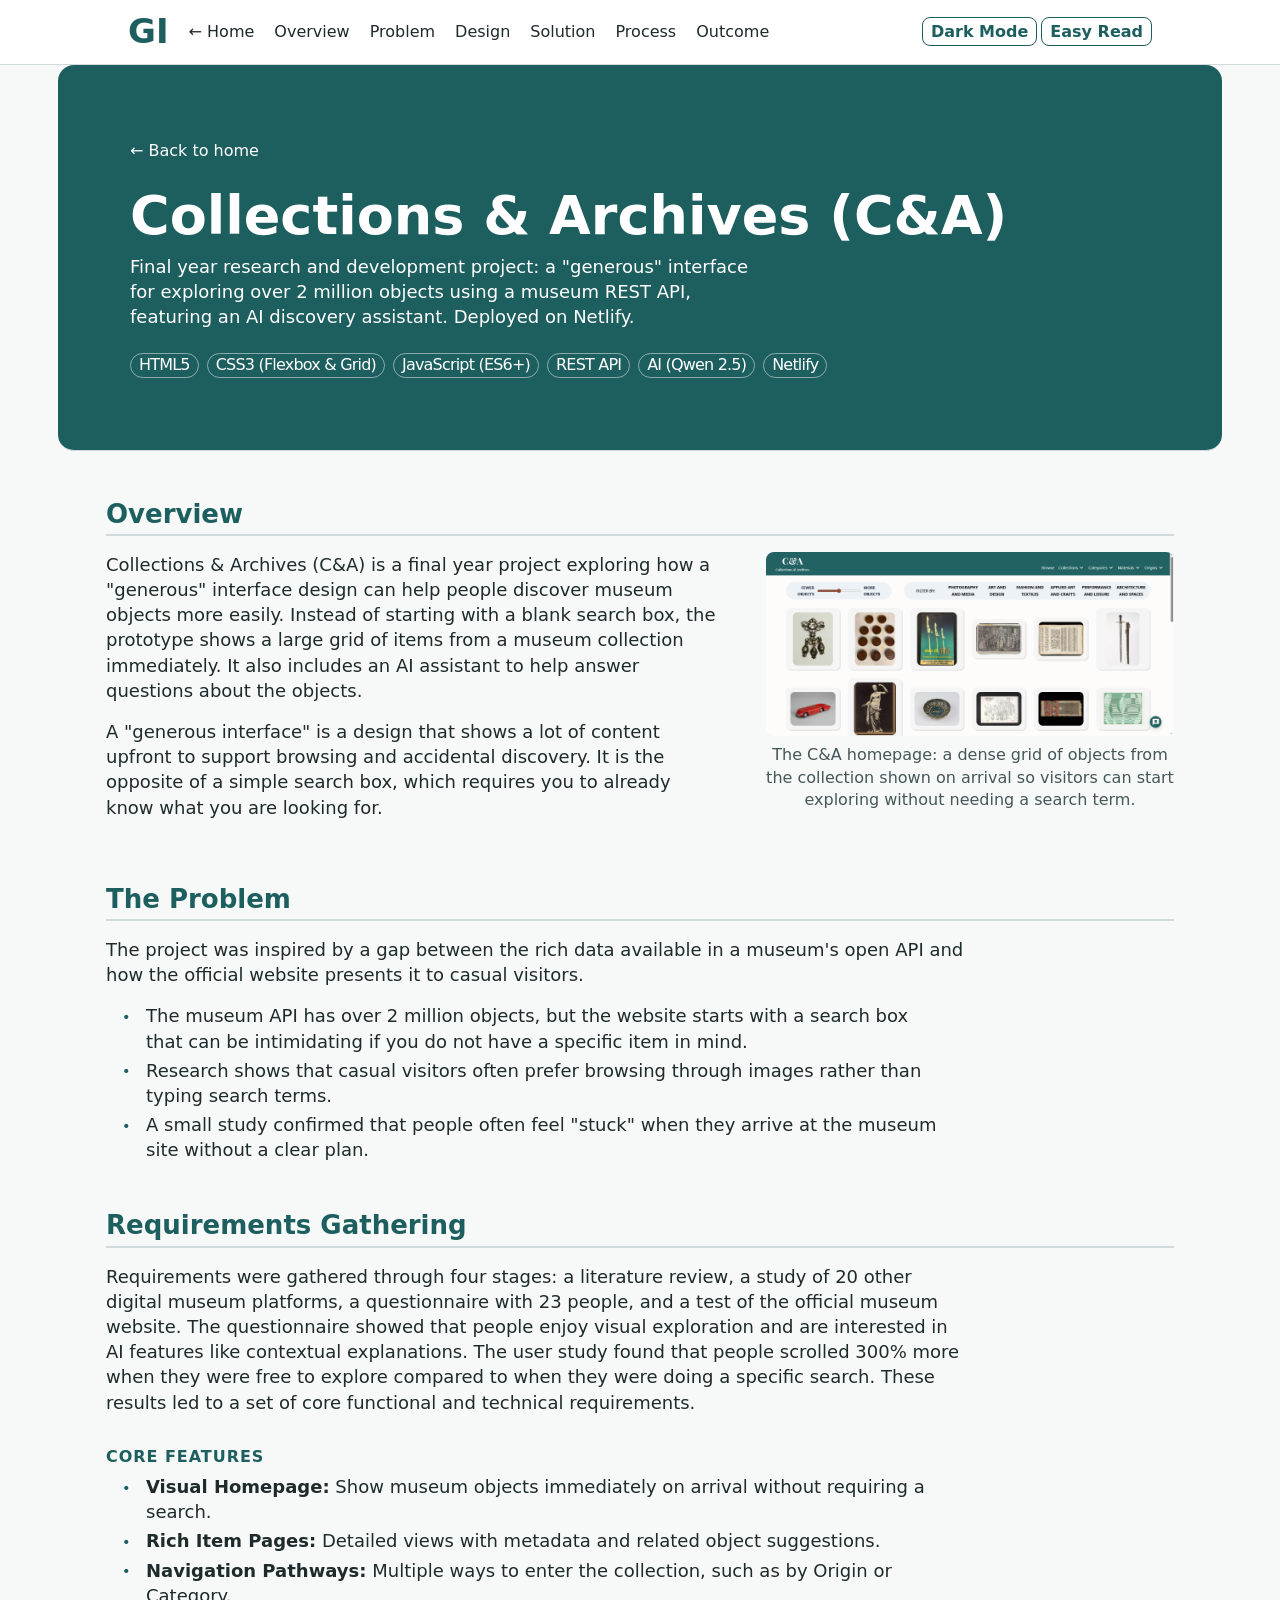
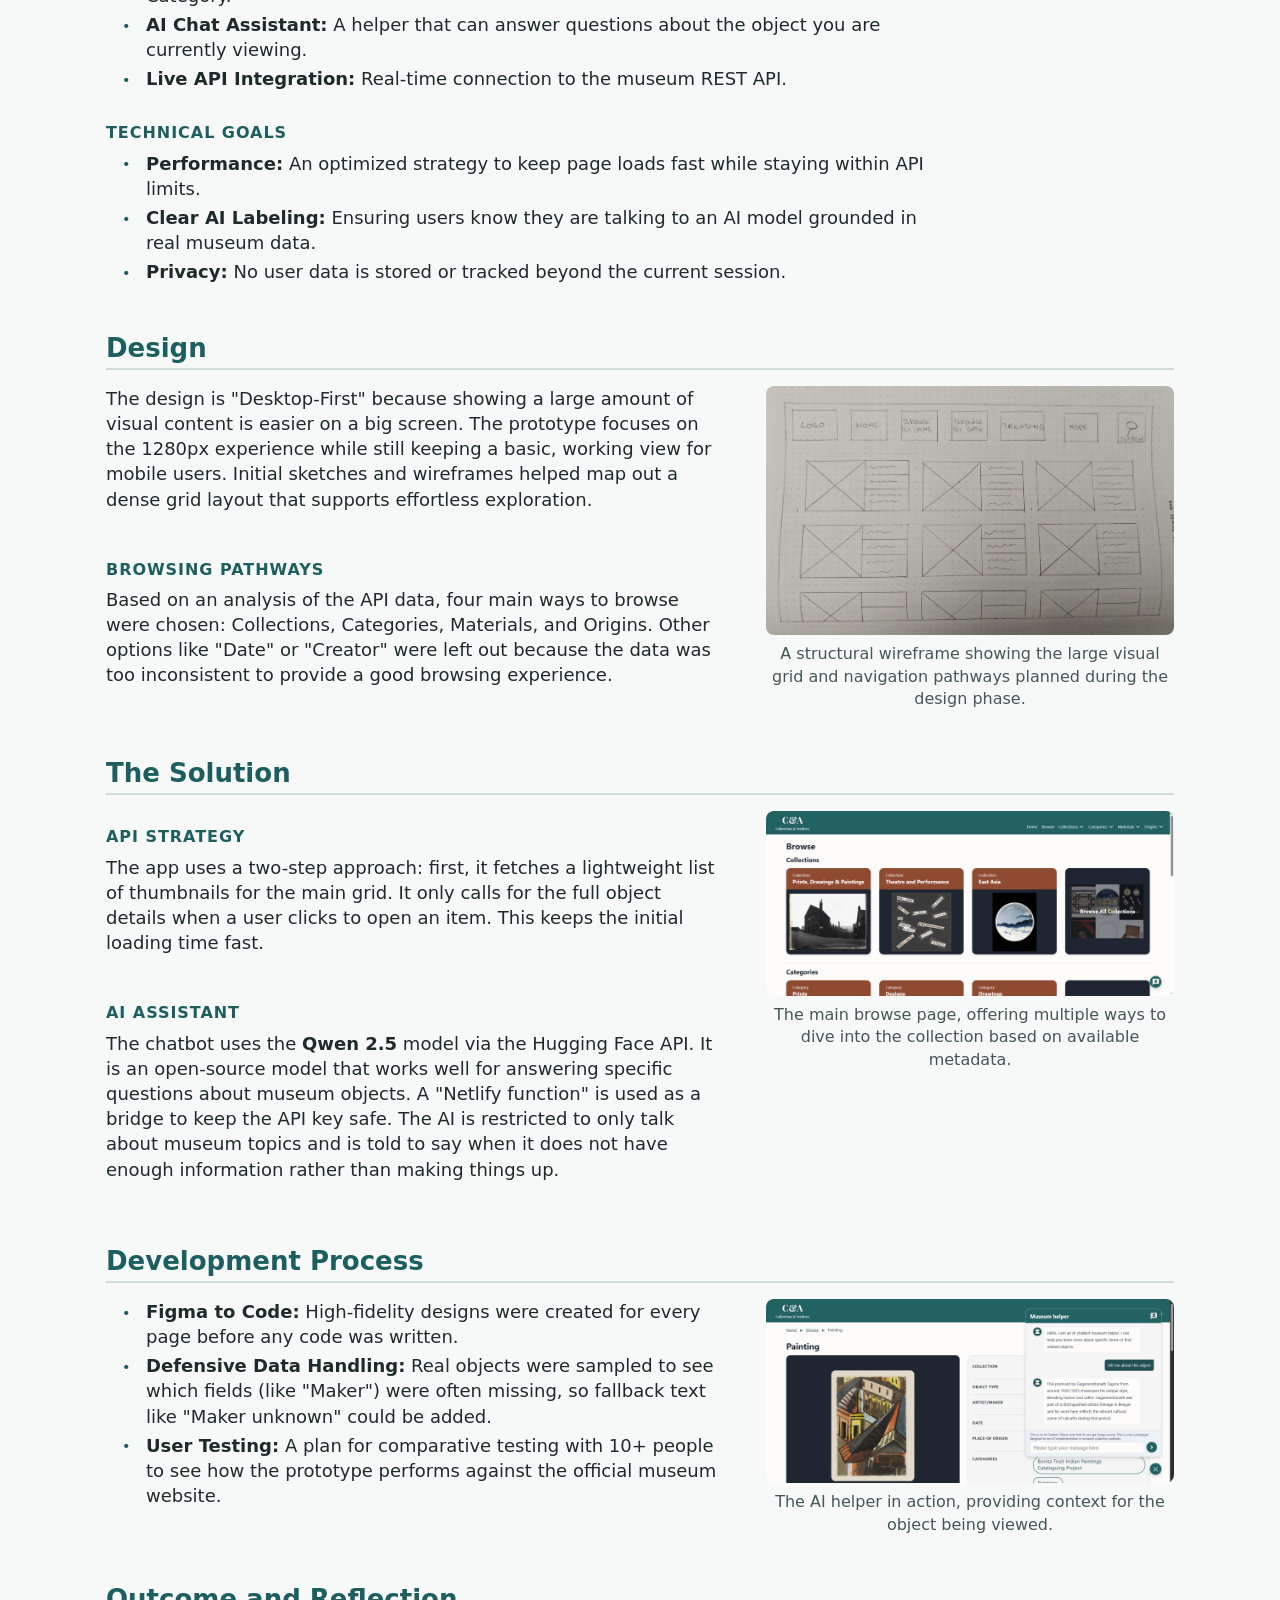
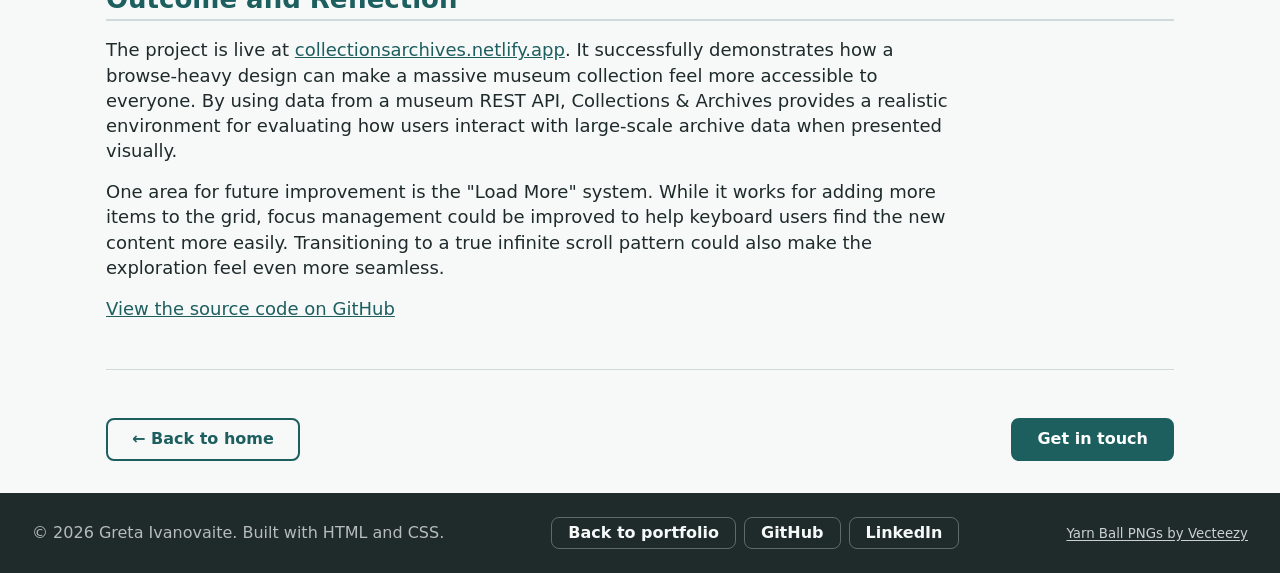
==== projects/ca-interface.html @ 0d908c9d "Renamed the museum interface file, amended information for the portfolio tasks; added information to" ====
<!DOCTYPE html>
<html lang="en">
<head>
    <meta charset="UTF-8">
    <meta name="viewport" content="width=device-width, initial-scale=1.0">
    <meta name="description" content="Case study: Collections & Archives (C&A), a generous interface utilizing the V&A Collections API with an AI-powered museum helper. Final year research and development project by Greta Ivanovaite.">
    <title>Collections & Archives (C&A), Greta Ivanovaite</title>
    <link rel="stylesheet" href="../css/styles.css">
    <link rel="stylesheet" href="../css/layout.css">
    <link rel="stylesheet" href="../css/case-study.css">
    <script src="../js/toggles.js"></script>
</head>
<body>
    <a class="skip-link" href="#main">Skip to main content</a>
    <header>
        <nav aria-label="Main navigation">
            <a href="../index.html" aria-label="Greta Ivanovaite, back to portfolio">GI</a>
            <ul role="list">
                <li><a href="../index.html#projects">← Home</a></li>
                <li><a href="#overview-heading">Overview</a></li>
                <li><a href="#problem-heading">Problem</a></li>
                <li><a href="#design-heading">Design</a></li>
                <li><a href="#solution-heading">Solution</a></li>
                <li><a href="#process-heading">Process</a></li>
                <li><a href="#outcome-heading">Outcome</a></li>
            </ul>

            <button
                id="btn-dark-mode"
                aria-pressed="false"
                aria-label="Toggle dark mode"
                onclick="darkMode()">
                Dark Mode
            </button>

            <button
                id="btn-easy-read"
                aria-pressed="false"
                aria-label="Toggle easy read mode"
                onclick="accessibilityMode()">
                Easy Read
            </button>
        </nav>
    </header>

    <main id="main">
        <article aria-labelledby="case-study-heading">
            <header>
                <a href="../index.html#projects">← Back to home</a>
                <h1 id="case-study-heading">Collections & Archives (C&A)</h1>
                <p>Final year research and development project: a "generous" interface for exploring over 2 million objects using a museum REST API, featuring an AI discovery assistant. Deployed on Netlify.</p>
                <ul role="list" aria-label="Technologies used">
                    <li>HTML5</li>
                    <li>CSS3 (Flexbox & Grid)</li>
                    <li>JavaScript (ES6+)</li>
                    <li>REST API</li>
                    <li>AI (Qwen 2.5)</li>
                    <li>Netlify</li>
                </ul>
            </header>

            <section aria-labelledby="overview-heading">
                <h2 id="overview-heading">Overview</h2>
                <p>Collections & Archives (C&A) is a final year project exploring how a "generous" interface design can help people discover museum objects more easily. Instead of starting with a blank search box, the prototype shows a large grid of items from a museum collection immediately. It also includes an AI assistant to help answer questions about the objects.</p>
                <p>A "generous interface" is a design that shows a lot of content upfront to support browsing and accidental discovery. It is the opposite of a simple search box, which requires you to already know what you are looking for.</p>
                <figure>
                    <img src="../images/CA_desktop_homepage.png" alt="C&A homepage showing a large grid of museum objects displayed immediately on arrival, with browsing pathway navigation">
                    <figcaption>The C&A homepage: a dense grid of objects from the collection shown on arrival so visitors can start exploring without needing a search term.</figcaption>
                </figure>
            </section>

            <section aria-labelledby="problem-heading">
                <h2 id="problem-heading">The Problem</h2>
                <p>The project was inspired by a gap between the rich data available in a museum's open API and how the official website presents it to casual visitors.</p>
                <ul role="list">
                    <li>The museum API has over 2 million objects, but the website starts with a search box that can be intimidating if you do not have a specific item in mind.</li>
                    <li>Research shows that casual visitors often prefer browsing through images rather than typing search terms.</li>
                    <li>A small study confirmed that people often feel "stuck" when they arrive at the museum site without a clear plan.</li>
                </ul>
            </section>

            <section aria-labelledby="requirements-heading">
                <h2 id="requirements-heading">Requirements Gathering</h2>
                <p>Requirements were gathered through four stages: a literature review, a study of 20 other digital museum platforms, a questionnaire with 23 people, and a test of the official museum website. The questionnaire showed that people enjoy visual exploration and are interested in AI features like contextual explanations. The user study found that people scrolled 300% more when they were free to explore compared to when they were doing a specific search. These results led to a set of core functional and technical requirements.</p>

                <h3>Core Features</h3>
                <ul role="list">
                    <li><strong>Visual Homepage:</strong> Show museum objects immediately on arrival without requiring a search.</li>
                    <li><strong>Rich Item Pages:</strong> Detailed views with metadata and related object suggestions.</li>
                    <li><strong>Navigation Pathways:</strong> Multiple ways to enter the collection, such as by Origin or Category.</li>
                    <li><strong>AI Chat Assistant:</strong> A helper that can answer questions about the object you are currently viewing.</li>
                    <li><strong>Live API Integration:</strong> Real-time connection to the museum REST API.</li>
                </ul>

                <h3>Technical Goals</h3>
                <ul role="list">
                    <li><strong>Performance:</strong> An optimized strategy to keep page loads fast while staying within API limits.</li>
                    <li><strong>Clear AI Labeling:</strong> Ensuring users know they are talking to an AI model grounded in real museum data.</li>
                    <li><strong>Privacy:</strong> No user data is stored or tracked beyond the current session.</li>
                </ul>
            </section>

            <section aria-labelledby="design-heading">
                <h2 id="design-heading">Design</h2>
                <p>The design is "Desktop-First" because showing a large amount of visual content is easier on a big screen. The prototype focuses on the 1280px experience while still keeping a basic, working view for mobile users. Initial sketches and wireframes helped map out a dense grid layout that supports effortless exploration.</p>
                <figure>
                    <img src="../images/homepage_desktop.jpg" alt="Hand-drawn structural wireframe of the Collections and Archives desktop homepage, showing a large visual grid layout with navigation and browsing pathways">
                    <figcaption>A structural wireframe showing the large visual grid and navigation pathways planned during the design phase.</figcaption>
                </figure>
                <h3>Browsing Pathways</h3>
                <p>Based on an analysis of the API data, four main ways to browse were chosen: Collections, Categories, Materials, and Origins. Other options like "Date" or "Creator" were left out because the data was too inconsistent to provide a good browsing experience.</p>
            </section>

            <section aria-labelledby="solution-heading">
                <h2 id="solution-heading">The Solution</h2>
                <h3>API Strategy</h3>
                <p>The app uses a two-step approach: first, it fetches a lightweight list of thumbnails for the main grid. It only calls for the full object details when a user clicks to open an item. This keeps the initial loading time fast.</p>

                <h3>AI Assistant</h3>
                <p>The chatbot uses the <strong>Qwen 2.5</strong> model via the Hugging Face API. It is an open-source model that works well for answering specific questions about museum objects. A "Netlify function" is used as a bridge to keep the API key safe. The AI is restricted to only talk about museum topics and is told to say when it does not have enough information rather than making things up.</p>
                <figure>
                    <img src="../images/CA_desktop_homepage_browse.png" alt="Collections & Archives browse page showing the four browsing pathways: Collections, Categories, Materials and Origins">
                    <figcaption>The main browse page, offering multiple ways to dive into the collection based on available metadata.</figcaption>
                </figure>
            </section>

            <section aria-labelledby="process-heading">
                <h2 id="process-heading">Development Process</h2>
                <ul role="list">
                    <li><strong>Figma to Code:</strong> High-fidelity designs were created for every page before any code was written.</li>
                    <li><strong>Defensive Data Handling:</strong> Real objects were sampled to see which fields (like "Maker") were often missing, so fallback text like "Maker unknown" could be added.</li>
                    <li><strong>User Testing:</strong> A plan for comparative testing with 10+ people to see how the prototype performs against the official museum website.</li>
                </ul>
                <figure>
                    <img src="../images/CA_desktop_details(with_chatbot).png" alt="Collections & Archives object detail page with the AI chatbot panel open, showing a conversation about a Gaganendranath Tagore postcard from 1920 to 1925">
                    <figcaption>The AI helper in action, providing context for the object being viewed.</figcaption>
                </figure>
            </section>

            <section aria-labelledby="outcome-heading">
                <h2 id="outcome-heading">Outcome and Reflection</h2>
                <p>The project is live at <a href="https://collectionsarchives.netlify.app/" target="_blank" rel="noopener noreferrer">collectionsarchives.netlify.app</a>. It successfully demonstrates how a browse-heavy design can make a massive museum collection feel more accessible to everyone. By using data from a museum REST API, Collections & Archives provides a realistic environment for evaluating how users interact with large-scale archive data when presented visually.</p>
                <p>One area for future improvement is the "Load More" system. While it works for adding more items to the grid, focus management could be improved to help keyboard users find the new content more easily. Transitioning to a true infinite scroll pattern could also make the exploration feel even more seamless.</p>
                <p><a href="https://github.com/GretaIvanovaite/V-A_Museum_Collections_API_build" target="_blank" rel="noopener noreferrer">View the source code on GitHub</a></p>
            </section>

            <footer>
                <a href="../index.html#projects">← Back to home</a>
                <a href="../index.html#contact">Get in touch</a>
            </footer>
        </article>
    </main>

    <footer>
        <p>&copy; 2026 Greta Ivanovaite. Built with HTML and CSS.</p>
        <nav aria-label="Footer navigation">
            <a href="../index.html">Back to portfolio</a>
            <a href="https://github.com/GretaIvanovaite" target="_blank" rel="noopener noreferrer" aria-label="Greta's GitHub profile (opens in new tab)">GitHub</a>
            <a href="https://linkedin.com/in/greta-ivanovaite" target="_blank" rel="noopener noreferrer" aria-label="Greta's LinkedIn profile (opens in new tab)">LinkedIn</a>
        </nav>
        <p><small><a href="https://www.vecteezy.com/free-png/yarn-ball" target="_blank" rel="noopener noreferrer">Yarn Ball PNGs by Vecteezy</a></small></p>
    </footer>
</body>
</html>
---- css/styles.css ----
:root {
    --color-primary: #1d5e5f;
    --color-primary-light: #4A8A8A;
    --color-cream: #F7F9F9;
    --color-charcoal: #1F2A2A;
    --color-beige: #E8D8C3;
    --color-rose: #D6A5A5;
    --color-sage: #A8C3A0;
    --color-accent: #D35400;

    --color-bg: var(--color-cream);
    --color-text: var(--color-charcoal);
    --color-text-muted: #465656;
    --color-border: #D0DADA;
    --color-surface: #FFFFFF;

    --font-family: system-ui, -apple-system, BlinkMacSystemFont,
                   'Segoe UI', Roboto, Oxygen, Ubuntu,
                   Cantarell, sans-serif;
    --font-size-xs: 0.75rem;
    --font-size-sm: 1rem;
    --font-size-base: 1.125rem;
    --font-size-lg: 1.25rem;
    --font-size-xl: 1.625rem;
    --font-size-2xl: 2.125rem;
    --font-size-3xl: 2.625rem;
    --font-size-4xl: 3.375rem;
    --line-height-base: 1.4;
    --line-height-heading: 1.2;
    --font-weight-normal: 400;
    --font-weight-medium: 600;
    --font-weight-bold: 800;

    --smaller-letter-spacing: -0.05rem;

    --space-xs: 0.25rem;
    --space-sm: 0.5rem;
    --space-md: 1rem;
    --space-lg: 1.5rem;
    --space-xl: 2rem;
    --space-2xl: 3rem;
    --space-3xl: 4.5rem;
    --space-4xl: 6rem;

    --max-width: 1200px;
    --border-radius-sm: 4px;
    --border-radius-md: 8px;
    --border-radius-lg: 16px;
    --border-radius-pill: 999px;

    --transition-fast: 150ms ease;
    --transition-base: 300ms ease;
    --transition-slow: 500ms ease;

    --focus-color: var(--color-primary);
    --focus-width: 3px;
    --focus-offset: 3px;
}

.dark-mode {
    --color-primary: #87c0c0;
    --color-primary-light: #a0d0d0;
    --color-bg: #121a1a;
    --color-surface: #1f2a2a;
    --color-text: #eef2f2;
    --color-text-muted: #b0c0c0;
    --color-border: #2d3d3d;
    --color-rose: #c88a8a;
    --color-beige: #343d33;
    --color-sage: #2a3d2a;
}

.dark-mode .yarn-path-container path {
    stroke: #e67e22;
}

.dark-mode #hero {
    background-color: #0e2e2e;
}

.dark-mode #hero h1,
.dark-mode #hero > p {
    color: var(--color-text);
}

.dark-mode #hero > a:first-of-type {
    background-color: var(--color-text);
    color: var(--color-bg);
    border-color: var(--color-text);
}

.dark-mode #hero > a:first-of-type:hover {
    background-color: transparent;
    color: var(--color-text);
    border-color: var(--color-text);
}

.dark-mode #hero > a:last-of-type {
    border-color: rgba(238, 242, 242, 0.5);
    color: var(--color-text);
}

.dark-mode #hero > a:last-of-type:hover {
    background-color: var(--color-text);
    color: var(--color-bg);
    border-color: var(--color-text);
}

.dark-mode .yarn-ball img {
    filter: drop-shadow(2px 4px 10px rgba(0,0,0,0.5));
}

.dark-mode #projects article li {
    background-color: var(--color-border);
    color: var(--color-text);
}

.dark-mode #contact input,
.dark-mode #contact textarea {
    background: #162020;
    color: var(--color-text);
}

.accessibility-on {
    --font-size-xs: 0.875rem;
    --font-size-sm: 1.125rem;
    --font-size-base: 1.3rem;
    --font-size-lg: 1.5rem;
    --font-size-xl: 1.875rem;
    --font-size-2xl: 2.375rem;
    --font-size-3xl: 3rem;
    --line-height-base: 1.8;
    --smaller-letter-spacing: 0.02rem;
}

.accessibility-on .yarn-path-container path {
    stroke-width: 2px;
}

.accessibility-on .yarn-ball {filter: grayscale(100%);}

.accessibility-on p,
.accessibility-on li,
.accessibility-on label,
.accessibility-on span {
    letter-spacing: 0.03em;
    word-spacing: 0.1em;
}

.accessibility-on h1 {font-size: 2.625rem;}
.accessibility-on h2 {font-size: 2.125rem;}
.accessibility-on h3 {font-size: 1.625rem;}
.accessibility-on h4 {font-size: 1.25rem;}

.accessibility-on header nav > a {
    font-size: 2.125rem;
}

.accessibility-on header ul li,
.accessibility-on header nav button {
    font-size: var(--font-size-sm);
    letter-spacing: normal;
    word-spacing: normal;
}

header nav > button:hover {
    color: var(--color-primary-light);
    outline: none;
}

header nav > button:focus-visible {
    color: var(--color-primary);
}

header ul li a:hover {
    outline: none;
    color: var(--color-primary-light);
}

header ul li a:focus-visible {
    text-decoration: underline;
    color: var(--color-primary);
}

footer nav a {
    transition: color var(--transition-fast);
}

footer nav a:hover {
    color: var(--color-primary-light);
}

html {
    -webkit-text-size-adjust: none;
    text-size-adjust: none;
}

body {
    font-family: var(--font-family);
    font-size: var(--font-size-base);
    line-height: var(--line-height-base);
    color: var(--color-text);
    background-color: var(--color-bg);
    -webkit-font-smoothing: antialiased;
    transition: background-color var(--transition-base), color var(--transition-base);
}

input, button, textarea, select {
    font: inherit;
}

ol[role='list'] {
    list-style: none;
}

ul {
    list-style: none;
}

table {
    border-collapse: collapse;
}

h1, h2, h3, h4 {
    line-height: var(--line-height-heading);
    font-weight: var(--font-weight-bold);
    color: var(--color-text);
}

h1 {font-size: var(--font-size-3xl); line-height: 1.1;}
h2 {font-size: var(--font-size-2xl);}
h3 {font-size: var(--font-size-xl);}
h4 {font-size: var(--font-size-lg);}

a {
    text-decoration-skip-ink: auto;
    color: inherit;
    text-decoration: none;
}

button {
    background: transparent;
    border: none;
    color: inherit;
    cursor: pointer;
}

:focus-visible {
    outline: var(--focus-width) solid var(--focus-color, #000);
    outline-offset: var(--focus-offset);
    border-radius: var(--border-radius-md);
}

header {
    background-color: var(--color-surface);
    border-left: 1px solid var(--color-primary-light);
}

nav > a {
    color: var(--color-primary);
    font-size: var(--font-size-2xl);
    font-weight: var(--font-weight-bold);
    transition: color var(--transition-fast);
}

nav > a:hover {
    color: var(--color-primary-light);
}

nav > button {
    color: var(--color-primary);
    font-weight: var(--font-weight-medium);
    border-radius: var(--border-radius-md);
    font-size: var(--font-size-sm);
}

nav > button:hover {
    color: var(--color-primary-light);
}

header ul li,
header nav button {
    letter-spacing: var(--smaller-letter-spacing);
    line-height: 0.9;
    font-size: var(--font-size-base);
}

.skip-link {
    background: var(--color-primary);
    color: var(--color-surface);
    font-weight: var(--font-weight-bold);
    border-radius: var(--border-radius-md);
    border: 2px solid var(--color-surface);
    text-decoration: none;
    transition: transform var(--transition-fast);
}

main > section:nth-child(even) {
    background-color: var(--color-surface);
}

main > section > h2::after {
    content: "";
    background-color: var(--color-rose);
    border-radius: var(--border-radius-pill);
}

footer {
    background-color: var(--color-charcoal);
    color: var(--color-cream);
}

footer p {
    font-size: var(--font-size-sm);
    opacity: 0.7;
}

footer p:last-of-type {
    opacity: 1;
}

footer nav a {
    font-size: var(--font-size-sm);
    color: var(--color-cream);
    text-decoration: none;
    border: 1px solid rgba(247, 249, 249, 0.3);
    border-radius: var(--border-radius-md);
    transition: background-color var(--transition-fast),
                color var(--transition-fast),
                border-color var(--transition-fast);
}

footer nav a:hover {
    background-color: var(--color-cream);
    color: var(--color-charcoal);
    border-color: var(--color-cream);
}

footer small a {
    color: var(--color-cream);
    text-decoration: underline;
    text-underline-offset: 2px;
    opacity: 0.8;
    transition: opacity var(--transition-fast);
}

footer small a:hover {
    opacity: 1;
}

footer :focus-visible {outline-color: var(--color-cream);}

#hero {
    background-color: var(--color-primary);
}

#hero h1 {
    color: var(--color-surface);
}

#hero > p {
    color: var(--color-surface);
}

#hero > a {
    font-weight: var(--font-weight-medium);
    text-decoration: none;
    border-radius: var(--border-radius-md);
    transition: background-color var(--transition-fast),
                border-color var(--transition-fast),
                color var(--transition-fast);
}

#hero > a:first-of-type {
    background-color: var(--color-surface);
    color: var(--color-primary);
    border: 2px solid var(--color-surface);
}

#hero > a:first-of-type:hover {
    background-color: transparent;
    border-color: var(--color-surface);
    color: var(--color-surface);
    font-weight: var(--font-weight-bold);
}

#hero > a:last-of-type {
    background-color: transparent;
    color: var(--color-surface);
    border: 2px solid rgba(247, 249, 249, 0.6);
}

#hero > a:last-of-type:hover {
    background-color: var(--color-surface);
    border-color: var(--color-surface);
    color: var(--color-primary);
    font-weight: var(--font-weight-bold);
}

#hero :focus-visible {outline-color: var(--color-surface);}

#about > a {
    border: 2px solid var(--color-primary);
    border-radius: var(--border-radius-md);
    font-weight: var(--font-weight-medium);
    text-decoration: none;
    color: var(--color-primary);
    transition: background-color var(--transition-fast),
                color var(--transition-fast);
}

#about > a:hover {
    background-color: var(--color-primary);
    color: var(--color-surface);
}

#skills > h3 {
    color: var(--color-primary);
}

#skills > ul {
    list-style: none;
    border-bottom: 1px solid var(--color-border);
}

#skills > ul li::before {
    content: "•  " / "";
    color: var(--color-primary);
    font-size: 0.85em;
}

#skills > h3:last-of-type + ul {
    border-bottom: none;
}

#skills > p {
    color: var(--color-text-muted);
    font-size: var(--font-size-sm);
}

#skills > ul li {color: var(--color-text-muted); font-size: var(--font-size-sm);}

#projects article {
    background: var(--color-surface);
    border: 1px solid var(--color-border);
    border-radius: var(--border-radius-lg);
}

#projects article figure {
    background-color: var(--color-bg);
}

#projects article > p {
    font-size: var(--font-size-sm);
    color: var(--color-text-muted);
}

#projects article ul {
    list-style: none;
}

#projects article li {
    background-color: var(--color-beige);
    border-radius: var(--border-radius-pill);
    font-size: var(--font-size-sm);
    color: var(--color-charcoal);
}

#projects article > a {
    background-color: var(--color-primary);
    color: var(--color-surface);
    border: 2px solid var(--color-primary);
    border-radius: var(--border-radius-md);
    text-decoration: none;
    font-size: var(--font-size-sm);
    font-weight: var(--font-weight-medium);
    transition: background-color var(--transition-fast),
                color var(--transition-fast),
                border-color var(--transition-fast);
}

#projects article > a:hover {
    background-color: var(--color-surface);
    color: var(--color-primary);
    border-color: var(--color-primary);
}

#projects article > a + a {
    background-color: transparent;
    color: var(--color-primary);
    border-color: var(--color-primary);
}

#projects article > a + a:hover {
    background-color: var(--color-primary);
    color: var(--color-surface);
    border-color: var(--color-primary);
}

#education article {
    background: var(--color-surface);
    border: 1px solid var(--color-border);
    border-radius: var(--border-radius-lg);
}

#education article > span {
    font-size: var(--font-size-sm);
    color: var(--color-text-muted);
}

#education article > p {
    font-size: var(--font-size-sm);
    color: var(--color-text-muted);
}

#education h4 {
    font-size: var(--font-size-sm);
    font-weight: var(--font-weight-bold);
    color: var(--color-primary);
}

#education article li {
    font-size: var(--font-size-sm);
    color: var(--color-text-muted);
    border-bottom: 1px solid var(--color-border);
}

#education article li:last-child {
    border-bottom: none;
}

#education details {
    border-top: 1px solid var(--color-border);
}

#education details summary {
    list-style: none;
    font-size: var(--font-size-sm);
    font-weight: var(--font-weight-medium);
    color: var(--color-primary);
    cursor: pointer;
}

#education details summary::before {
    content: "+  " / "";
    font-size: 0.75em;
}

#education details[open] summary::before {
    content: "-  " / "";
}

#education details summary:hover {
    color: var(--color-primary-light);
}

#education details p {
    font-size: var(--font-size-sm);
    color: var(--color-text-muted);
}

#work > details,
#work > .work-static {
    background: var(--color-surface);
    border: 1px solid var(--color-border);
    border-radius: var(--border-radius-lg);
}

#work > details > summary {
    list-style: none;
    cursor: pointer;
    transition: background-color var(--transition-fast);
}

#work > details > summary:hover {
    background-color: var(--color-bg);
}

#work > details > summary::before {
    content: "+" / "";
    font-size: var(--font-size-lg);
    font-weight: var(--font-weight-bold);
    color: var(--color-primary);
    line-height: 1;
}

#work > .work-static::before {
    content: "+";
    font-size: var(--font-size-lg);
    font-weight: var(--font-weight-bold);
    visibility: hidden;
    line-height: 1;
}

#work > details[open] > summary::before {
    content: "−" / "";
}

#work > details > summary span:first-of-type,
#work > .work-static span:first-of-type {
    font-weight: var(--font-weight-bold);
}

#work > details > summary span:nth-of-type(2),
#work > .work-static span:nth-of-type(2) {
    color: var(--color-primary);
    font-size: var(--font-size-sm);
}

#work > details > summary span:last-of-type,
#work > .work-static span:last-of-type {
    color: var(--color-text-muted);
    font-size: var(--font-size-sm);
}

#work > details > summary + * {
    border-top: 1px solid var(--color-border);
}

#work > details > ul {
    border-top: 1px solid var(--color-border);
}

#work > details > p {
    font-size: var(--font-size-sm);
    color: var(--color-text-muted);
}

#work > details > strong {
    font-size: var(--font-size-sm);
    font-weight: var(--font-weight-bold);
    color: var(--color-text);
    border-top: 1px solid var(--color-border);
}

#work > details > strong:first-of-type {
    border-top: none;
}

#work > details > span {
    font-size: var(--font-size-sm);
    color: var(--color-text-muted);
}

#work > details > ul {
    list-style: none;
}

#work > details > ul li {
    font-size: var(--font-size-sm);
    color: var(--color-text-muted);
    border-bottom: 1px solid var(--color-border);
}

#work > details > ul li:last-child {
    border-bottom: none;
}

#timeline details > summary {
    font-size: var(--font-size-sm);
    font-weight: var(--font-weight-medium);
    color: var(--color-primary);
    border: 1px solid var(--color-primary);
    border-radius: var(--border-radius-md);
    transition: background-color var(--transition-fast), color var(--transition-fast);
}

#timeline details > summary:hover {
    background-color: var(--color-primary);
    color: var(--color-surface);
}

#timeline details > summary::before {
    content: "+ " / "";
}

#timeline details[open] > summary::before {
    content: "− " / "";
}

.timeline-entries::before {
    background-color: var(--color-border);
}

.timeline-entries li {
    font-size: var(--font-size-sm);
}

.timeline-entries li.timeline-year {
    color: var(--color-text-muted);
    font-size: var(--font-size-xs);
    font-weight: var(--font-weight-normal);
}

.timeline-entries li.timeline-year::after {
    background-color: var(--color-border);
    opacity: 0.4;
    z-index: -1;
    border-radius: 0;
}

.timeline-entries li::before {
    background-color: var(--color-border);
}

.timeline-entries span {
    font-weight: var(--font-weight-bold);
    color: var(--color-text);
}

.timeline-entries span + span {
    font-weight: var(--font-weight-normal);
    font-size: 0.8em;
    color: var(--color-text-muted);
}

.timeline-entries time {
    font-size: 0.8em;
    color: var(--color-text-muted);
}

.timeline-work {
    background-color: var(--color-beige);
}

.timeline-work span {
    color: var(--color-charcoal);
}

.timeline-work span + span {
    color: var(--color-charcoal);
}

.timeline-work time,
.timeline-current time {
    color: var(--color-charcoal);
}

.dark-mode .timeline-work time {
    color: var(--color-text);
}

.timeline-work::before {
    background-color: var(--color-charcoal);
}

.timeline-current {
    background-color: var(--color-sage);
}

.timeline-edu {
    background-color: rgba(29, 94, 95, 0.08);
    border: 1px solid var(--color-primary);
}

.timeline-edu span {
    color: var(--color-primary);
}

.timeline-cert {
    background-color: transparent;
    border-left: 2px solid var(--color-primary-light);
}

.timeline-cert span {
    color: var(--color-primary);
}

.dark-mode #timeline details > summary {
    color: var(--color-primary);
    border-color: var(--color-primary);
}

.dark-mode .timeline-entries::before {
    background-color: var(--color-border);
}

.dark-mode .timeline-work span {
    color: var(--color-text);
}

.dark-mode .timeline-current span {
    color: var(--color-text);
}

.dark-mode .timeline-edu {
    background-color: rgba(135, 192, 192, 0.08);
    border-color: var(--color-primary);
}

#contact address {
    font-style: normal;
}

#contact address a {
    text-decoration: none;
    color: var(--color-text);
    border: 1px solid var(--color-border);
    border-radius: var(--border-radius-md);
    transition: border-color var(--transition-fast),
                color var(--transition-fast),
                background-color var(--transition-fast);
}

#contact address a:hover {
    border-color: var(--color-primary);
    color: var(--color-primary);
    background-color: var(--color-surface);
}

#contact label {
    font-size: var(--font-size-sm);
    font-weight: var(--font-weight-medium);
    color: var(--color-text);
}

#contact input,
#contact textarea {
    border: 2px solid var(--color-border);
    border-radius: var(--border-radius-md);
    background: var(--color-surface);
    color: var(--color-text);
    font-size: var(--font-size-base);
    transition: border-color var(--transition-fast);
}

#contact input:focus,
#contact textarea:focus {
    border-color: var(--color-primary-light);
    outline: none;
}

#contact input[aria-invalid="true"],
#contact textarea[aria-invalid="true"] {
    border-color: #b91c1c;
}

.dark-mode #contact input[aria-invalid="true"],
.dark-mode #contact textarea[aria-invalid="true"] {
    border-color: #fca5a5;
}

#contact textarea {
    resize: vertical;
}

#contact button[type="submit"] {
    background-color: var(--color-primary);
    color: var(--color-surface);
    border: 2px solid var(--color-primary);
    border-radius: var(--border-radius-md);
    font-weight: var(--font-weight-medium);
    cursor: pointer;
    transition: background-color var(--transition-fast),
                color var(--transition-fast),
                border-color var(--transition-fast);
}

#contact button[type="submit"]:hover {
    background-color: var(--color-surface);
    color: var(--color-primary);
    border-color: var(--color-primary);
}

#contact button[type="submit"]:focus-visible {outline-color: var(--color-charcoal);}

#contact .form-status {
    font-size: var(--font-size-sm);
    border-radius: var(--border-radius-md);
    font-weight: var(--font-weight-medium);
}

#contact .form-status.success {
    color: #145230;
    background-color: #d4edda;
    border: 1px solid #b8ddc4;
}

#contact .form-status.error {
    color: #7c2d12;
    background-color: #fee2e2;
    border: 1px solid #fca5a5;
}

.dark-mode #contact .form-status.success {
    color: #86efac;
    background-color: #0d4828;
    border-color: #166534;
}

.dark-mode #contact .form-status.error {
    color: #fca5a5;
    background-color: #450a0a;
    border-color: #7f1d1d;
}

.yarn-path-container path {
    stroke: #D35400;
    stroke-width: 8px;
    stroke-linecap: round;
    stroke-linejoin: round;
    fill: none;
    opacity: 0.15;
    vector-effect: non-scaling-stroke;
}

.yarn-ball {
    opacity: 0.25;
}

.yarn-ball img {
    filter: drop-shadow(2px 4px 6px rgba(0,0,0,0.1));
}

@media (min-width: 768px) {
    .accessibility-on {
        --font-size-sm: 1.25rem;
        --font-size-base: 1.5rem;
        --font-size-lg: 1.75rem;
        --font-size-xl: 2.125rem;
        --font-size-2xl: 2.75rem;
        --font-size-3xl: 3.375rem;
        --line-height-base: 2;
    }

    .accessibility-on h1 {font-size: var(--font-size-3xl);}
    .accessibility-on h2 {font-size: var(--font-size-2xl);}
    .accessibility-on h3 {font-size: var(--font-size-xl);}
    .accessibility-on h4 {font-size: var(--font-size-lg);}

    .accessibility-on header {overflow: visible;}

    #projects article figure:has(img + img) img {
        border-radius: var(--border-radius-sm);
    }

    .accessibility-on header nav > a {font-size: var(--font-size-2xl);}

    .accessibility-on header ul li,
    .accessibility-on header nav button {
        word-spacing: 0.1em;
    }

    header nav > button:hover,
    header nav > button:focus-visible {
        background-color: var(--color-primary);
        color: var(--color-surface);
        border-color: var(--color-primary);
        outline: revert;
    }

    header {
        border-left: none;
        border-bottom: 1px solid var(--color-border);
    }

    header ul li a {
        border-radius: var(--border-radius-md);
        letter-spacing: normal;
        font-size: var(--font-size-sm);
        line-height: var(--line-height-base);
        text-align: center;
        white-space: nowrap;
        transition: background-color var(--transition-fast),
                    color var(--transition-fast);
    }

    header nav button {
        border-radius: var(--border-radius-md);
        letter-spacing: normal;
        line-height: 1.2;
        font-size: var(--font-size-sm);
        white-space: nowrap;
    }

    header ul li a:hover {
        background-color: var(--color-primary);
        color: var(--color-surface);
        text-decoration: none;
    }

    nav > button {
        border: 1px solid var(--color-primary);
        color: var(--color-primary);
    }

    nav > button:hover {
        background-color: var(--color-primary);
        color: var(--color-surface);
        border-color: var(--color-primary);
    }
}


@media (min-width: 1100px) {
    h1 {
        font-size: var(--font-size-4xl);
    }

    #skills > h3 {
        font-size: var(--font-size-base);
        color: var(--color-primary);
        border-bottom: none;
    }

    main > section {
        background-color: var(--color-surface);
    }

    #timeline {
        background-color: transparent;
    }

    .timeline-entries::before {
        background-color: var(--color-charcoal);
    }

    .timeline-entries li::before {
        font-size: 0.75em;
        font-weight: var(--font-weight-normal);
        color: var(--color-text-muted);
        white-space: nowrap;
    }

    .timeline-entries li::after {
        background-color: var(--color-primary);
        border: 2px solid var(--color-bg);
        box-shadow: 0 0 0 1px var(--color-primary);
    }

    .timeline-work::after,
    .timeline-current::after,
    .timeline-edu::after {
        box-shadow: 0 0 0 1px var(--color-primary), calc(-1 * var(--tl-width)) 0 0 1px var(--color-primary);
    }

    .timeline-work {
        border-radius: var(--border-radius-sm) var(--border-radius-sm) 0 0;
        border: none;
        border-right: 3px solid var(--color-primary);
    }

    .timeline-current {
        border-right: 3px solid var(--color-primary);
    }

        /* --- THE BRACKET (BSc/Education Only) --- */
    .timeline-edu {
        background-color: rgba(29, 94, 95, 0.08);
        border-radius: 0 0 var(--border-radius-sm) var(--border-radius-sm);
        /* Connects start and end points via bottom bar */
        border-left: 3px solid var(--color-primary);
        border-right: 3px solid var(--color-primary);
        border-bottom: 3px solid var(--color-primary);
        border-top: none;
        text-align: center;
    }

    .timeline-cert {
        border-left: 3px solid var(--color-primary-light);
        border-top: none;
        border-right: none;
        border-bottom: none;
        border-radius: 0;
    }

    .timeline-entries li::after {
        border-radius: 50%;
    }

    .timeline-cert span {
        font-style: italic;
        font-weight: var(--font-weight-normal);
    }

    .dark-mode .timeline-entries::before {
        background-color: var(--color-text-muted);
    }

    .accessibility-on .timeline-entries {
        top: 56px !important;
    }

    .accessibility-on .timeline-cert {
        justify-content: flex-start;
    }

    .accessibility-on .timeline-work,
    .accessibility-on .timeline-current {
        justify-content: flex-start;
    }
}

@media (min-width: 1100px) and (prefers-reduced-motion: reduce) {
    .timeline-entries::before {
        background-color: var(--color-border);
    }

    .timeline-work {
        border-radius: var(--border-radius-sm);
        border: none;
    }

    .timeline-edu {
        border-radius: var(--border-radius-sm);
        border: 1px solid var(--color-primary);
    }
}
---- css/layout.css ----
@media (prefers-reduced-motion: no-preference) {
    html {
        scroll-behavior: smooth;
    }
}

.accessibility-on header {
    overflow: hidden;
}

body {
    overflow-x: clip;
}

*, *::before, *::after {
    box-sizing: border-box;
    margin: 0;
    padding: 0;
}

img, picture, video, canvas, svg {
    display: block;
    max-width: 100%;
}

ul {
    padding: 0;
    width: 100%;
}

p {
    max-width: 75ch;
}

header {
    height: 100vh;
    width: var(--space-3xl);
    position: fixed;
    top: 0;
    right: 0;
    padding: var(--space-sm);
    z-index: 100;
}

header a {
    padding-bottom: var(--space-md);
}

header nav {
    display: flex;
    flex-direction: column;
}

header ul li,
header nav button {
    transform: rotate(-45deg);
    padding-bottom: var(--space-xl);
    padding-top: var(--space-sm);
}

.skip-link {
    position: absolute;
    top: var(--space-sm);
    left: var(--space-sm);
    z-index: 9999;
    padding: var(--space-sm) var(--space-md);
    transform: translateY(-200%);
}

.skip-link:focus {
    transform: translateY(0);
}

.yarn-path-container {
    position: absolute;
    top: 0;
    left: 0;
    width: 100%;
    height: 100%;
    z-index: 4;
    pointer-events: none;
    overflow: hidden;
}

.yarn-path-desktop {display: none;}

.yarn-ball {
    position: absolute;
    top: 0;
    left: 0;
    width: 100px;
    height: 100px;
    z-index: 4;
    pointer-events: none;
    will-change: transform;
}

.yarn-ball img {
    width: 100%;
    height: auto;
    display: block;
}

.sr-only {
    position: absolute;
    width: 1px;
    height: 1px;
    padding: 0;
    margin: -1px;
    overflow: hidden;
    clip: rect(0, 0, 0, 0);
    white-space: nowrap;
    border: 0;
}

main {
    position: relative;
    overflow-x: visible;
    min-height: 100vh;
    padding-right: var(--space-3xl);
    z-index: 1;
}

h1 {
    margin: var(--space-sm) 0;
}

main > section {
    position: relative;
    z-index: 1;
    padding: var(--space-lg) var(--space-md);
}

main > section > h2 {
    display: inline-block;
    position: relative;
    padding-bottom: var(--space-sm);
    margin-bottom: var(--space-lg);
}

main > section > h2::after {
    position: absolute;
    left: 0;
    bottom: 0;
    width: 48px;
    height: 3px;
}

footer {
    padding: var(--space-lg) var(--space-3xl) var(--space-lg) var(--space-md);
    display: flex;
    flex-direction: column;
    gap: var(--space-md);
    z-index: 3;
}

footer p {
    max-width: none;
}

footer nav {
    display: flex;
    gap: var(--space-sm);
    flex-wrap: wrap;
}

footer nav a {
    padding: var(--space-xs) var(--space-md);
}

#hero {
    min-height: 65vh;
    display: flex;
    flex-direction: column;
    justify-content: center;
    z-index: 3;
}

#hero > p {
    max-width: 52ch;
}

#hero > p:last-of-type {
    margin-bottom: var(--space-lg);
}

#hero > a {
    display: inline-block;
    align-self: flex-start;
    padding: var(--space-sm) var(--space-lg);
    min-width: clamp(200px, 20%, 800px);
    text-align: center;
    margin-right: var(--space-sm);
    margin-bottom: var(--space-sm);
}

#about > p {
    margin-bottom: var(--space-md);
}

#about > a {
    display: inline-block;
    padding: var(--space-sm) var(--space-lg);
    margin-top: var(--space-xs);
    margin-right: var(--space-sm);
    min-width: clamp(140px, 18%, 800px);
}

#about > a:first-of-type {margin-top: var(--space-md);}

#skills > h3 {
    margin-top: var(--space-lg);
}

#skills > h3:first-of-type {margin-top: var(--space-md);}

#skills > ul {
    padding: var(--space-md);
}

#projects > h2 {
    margin-bottom: var(--space-md);
}

#projects > p {
    margin-bottom: var(--space-sm);
}

#projects article {
    overflow: hidden;
    margin-bottom: var(--space-lg);
}

#projects article h3 {
    padding: var(--space-md) var(--space-md) var(--space-sm);
}

#projects article figure {
    order: -1;
    display: flex;
    align-items: center;
    justify-content: center;
    padding: var(--space-sm);
}

#projects article figure img {
    max-width: 100%;
    max-height: 60vh;
    object-fit: contain;
}

#projects article[aria-labelledby="project-gym-heading"] figure img {
    max-height: 340px;
}

#projects article figure img + img {
    display: none;
}

#projects article > p {
    padding: var(--space-xs) var(--space-md) 0;
    max-width: none;
}

#projects article ul {
    display: flex;
    flex-wrap: wrap;
    gap: var(--space-xs);
    padding: var(--space-md) var(--space-md);
}

#projects article li {
    padding: var(--space-xs) var(--space-sm);
}

#projects article > a {
    display: inline-block;
    margin: 0 var(--space-md) var(--space-md);
    padding: var(--space-sm) var(--space-lg);
    min-width: clamp(180px, 30%, 800px);
}

#education article {
    padding: var(--space-lg) var(--space-md);
    margin-bottom: var(--space-lg);
}

#education article > span {
    display: block;
    margin-top: var(--space-xs);
    margin-bottom: var(--space-sm);
}

#education article > p {
    margin-bottom: var(--space-lg);
}

#education h4 {
    margin-top: var(--space-md);
    margin-bottom: var(--space-xs);
}

#education article ul {
    padding: 0;
}

#education article li {
    padding: var(--space-xs) 0;
}

#education details {
    margin-top: var(--space-lg);
    padding-top: var(--space-md);
}

#education details summary::-webkit-details-marker {
    display: none;
}

#education details p {
    padding-top: var(--space-md);
    max-width: none;
}

#work > details,
#work > .work-static {
    overflow: hidden;
    margin-bottom: var(--space-md);
}

#work > .work-static,
#work > details > summary {
    display: grid;
    grid-template-columns: max-content 1fr;
    column-gap: var(--space-sm);
    row-gap: var(--space-xs);
    padding: var(--space-md) var(--space-md) var(--space-md) var(--space-sm);
}

#work > details > summary::-webkit-details-marker {
    display: none;
}

#work > details > summary::before {
    grid-column: 1;
    grid-row: 1;
    align-self: start;
    padding-top: 0.15em;
}

#work > .work-static::before {
    grid-column: 1;
    grid-row: 1;
}

#work > details > summary span:first-of-type,
#work > .work-static span:first-of-type {
    grid-column: 2;
    grid-row: 1;
}

#work > details > summary span:nth-of-type(2),
#work > .work-static span:nth-of-type(2) {
    grid-column: 2;
    grid-row: 2;
}

#work > details > summary span:last-of-type,
#work > .work-static span:last-of-type {
    grid-column: 2;
    grid-row: 3;
}

#work > details > summary + * {
    padding-top: var(--space-md);
}

#work > details > p {
    padding: 0 var(--space-md) var(--space-sm);
    max-width: none;
}

#work > details > strong {
    display: block;
    padding: var(--space-md) var(--space-md) 0;
}

#work > details > span {
    display: block;
    padding: var(--space-xs) var(--space-md) 0;
}

#work > details > span:last-child {
    padding-bottom: var(--space-lg);
}

#work > details > ul {
    padding: var(--space-sm) var(--space-md) var(--space-lg);
}

#work > details > ul li {
    padding: var(--space-xs) 0;
}

#timeline details {
    margin-top: var(--space-md);
}

#timeline details > summary {
    display: inline-block;
    padding: var(--space-xs) var(--space-md);
    cursor: pointer;
    list-style: none;
}

#timeline details > summary::-webkit-details-marker {
    display: none;
}

.timeline-track {
    display: none;
}

.timeline-year {
    display: none;
}

#timeline-details[open] + .timeline-track {
    display: block;
}

.timeline-entries {
    position: relative;
    list-style: none;
    padding: var(--space-md) 0 var(--space-md) var(--space-2xl);
    margin-top: var(--space-md);
}

.timeline-entries::before {
    content: "";
    position: absolute;
    top: 0;
    left: var(--space-lg);
    width: 2px;
    height: 100%;
}

.timeline-entries li {
    position: relative;
    padding: var(--space-xs) var(--space-sm);
    margin-bottom: var(--space-md);
    border-radius: var(--border-radius-sm);
}

.timeline-entries li::before {
    content: "";
    position: absolute;
    left: calc(-1 * var(--space-lg));
    top: 50%;
    width: var(--space-md);
    height: 2px;
    transform: translateY(-50%);
}

.timeline-entries span {
    display: block;
    overflow: hidden;
    text-overflow: ellipsis;
}

.timeline-entries time {
    display: block;
}

#contact > p {
    margin-bottom: var(--space-lg);
}

#contact address {
    display: flex;
    flex-direction: column;
    gap: var(--space-md);
    margin-bottom: var(--space-lg);
}

#contact address a {
    display: flex;
    flex-direction: column;
    padding: var(--space-md);
}

#contact form {
    display: flex;
    flex-direction: column;
    gap: var(--space-lg);
}

#contact label {
    display: block;
    margin-bottom: var(--space-xs);
}

#contact input,
#contact textarea {
    width: 100%;
    padding: var(--space-sm) var(--space-md);
}

#contact button[type="submit"] {
    align-self: flex-start;
    padding: var(--space-sm) var(--space-lg);
    min-width: clamp(180px, 20%, 800px);
}

#contact .form-status {
    padding: var(--space-sm) var(--space-md);
    display: none;
}

#contact .form-status.visible {
    display: block;
}

@media (min-width: 768px) {
    #projects article figure img + img {
        display: block;
    }

    #projects article figure:has(img + img) {
        display: grid;
        grid-template-columns: 1fr 1fr;
        gap: var(--space-xs);
    }

    #projects article figure:has(img + img) img {
        aspect-ratio: auto;
        object-fit: contain;
        height: auto;
        max-height: none;
    }

    #projects article figure:has(img + img + img) img:first-of-type {
        grid-column: 1;
        grid-row: 1 / 3;
        height: 100%;
        align-self: stretch;
    }

    #projects article figure:has(img + img + img) img + img {
        max-height: 200px;
    }

    #projects article[aria-labelledby="project-gym-heading"] figure:has(img + img + img) {
        grid-template-columns: 3fr 2fr;
        grid-template-rows: 240px 240px;
    }

    #projects article[aria-labelledby="project-gym-heading"] figure:has(img + img + img) img {
        width: 100%;
        height: 100%;
        object-fit: contain;
        max-height: none;
    }

    #projects article[aria-labelledby="project-easter-heading"] figure:has(img + img + img) img:first-of-type,
    #projects article[aria-labelledby="project-ca-heading"] figure:has(img + img + img) img:first-of-type {
        grid-column: 1 / -1;
        grid-row: auto;
        height: auto;
        align-self: auto;
    }

    .timeline-entries {
        display: grid;
        grid-template-columns: 1fr 1fr;
        column-gap: var(--space-2xl);
        padding: var(--space-md) 0;
        margin-top: var(--space-md);
    }

    .timeline-entries::before {
        left: 50%;
        transform: translateX(-50%);
        width: 2px;
    }

    .timeline-work {
        grid-column: 1;
        text-align: right;
    }

    .timeline-entries .timeline-work::before {
        left: auto;
        right: calc(-1 * var(--space-lg));
        width: var(--space-lg);
    }

    .timeline-edu,
    .timeline-cert {
        grid-column: 2;
        text-align: left;
    }

    .timeline-entries .timeline-edu::before,
    .timeline-entries .timeline-cert::before {
        left: calc(-1 * var(--space-lg));
        width: var(--space-lg);
    }

    header {
        height: auto;
        width: 100%;
        position: fixed;
        top: 0;
        right: auto;
        left: 0;
        padding: 0;
        z-index: 100;
    }

    header nav {
        flex-direction: row;
        flex-wrap: wrap;
        justify-content: flex-end;
        align-items: center;
        gap: var(--space-xs);
        padding: var(--space-sm) clamp(var(--space-xs), 3vw, var(--space-xl));
    }

    header a {
        padding-bottom: 0;
        padding-right: var(--space-sm);
    }

    header ul {
        display: flex;
        flex-direction: row;
        flex: 1;
        min-width: 0;
        width: auto;
        flex-wrap: wrap;
        gap: var(--space-xs);
        justify-content: flex-start;
    }

    header ul li {
        transform: none;
        padding: 0;
    }

    header ul li a {
        display: block;
        padding: var(--space-xs) clamp(var(--space-xs), 1vw, var(--space-sm));
    }

    header nav button {
        transform: none;
        padding: var(--space-xs) clamp(var(--space-xs), 1vw, var(--space-sm));
    }

    main {
        padding-right: 0;
        padding-top: 56px;
    }

    main > section {
        padding: var(--space-lg) var(--space-2xl);
        scroll-margin-top: 6rem;
    }

    #hero {
        min-height: 60vh;
        width: 100vw;
        padding-left: calc(12vw + var(--space-2xl));
        padding-right: calc(12vw + var(--space-2xl));
    }

    #hero > p:last-of-type {
        margin-bottom: var(--space-2xl);
    }

    .yarn-ball {
        width: 15vw;
        height: 15vw;
        z-index: 5;
    }

    footer {
        padding-right: var(--space-xl);
        padding-left: var(--space-xl);
    }

    .yarn-path-container {
        left: 0;
        width: 100%;
        z-index: 4;
    }

}

@media (min-width: 1100px) {
    .yarn-path-mobile {display: none;}
    .yarn-path-desktop {display: block;}

    #timeline {
        margin-left: 0;
        margin-right: 0;
        margin-bottom: var(--space-xl);
        padding-top: 0;
        padding-left: 0;
        padding-right: 0;
        padding-bottom: 0;
    }

    #timeline > h2,
    #timeline > p {
        margin-left: calc(15vw + var(--space-2xl));
    }

    #timeline-details {
        display: none;
    }

    .timeline-track {
        position: relative;
        overflow-x: clip;
        overflow-y: visible;
        display: block;
    }

    #timeline details {
        margin-top: 0;
    }

    .timeline-entries {
        display: block;
        position: relative;
        width: 7400px;
        height: calc(100vh - 56px);
        padding: 0;
        margin: 0;
        will-change: transform;
    }

    .timeline-entries::before {
        top: 52%;
        left: 0;
        width: 100%;
        height: 2px;
        transform: none;
    }

    .timeline-entries li {
        position: absolute;
        margin-bottom: 0;
        padding: var(--space-sm) var(--space-md);
        overflow: visible;
    }

    .timeline-entries li::before {
        display: none;
    }


    .timeline-entries li::after {
        content: "";
        position: absolute;
        width: 10px;
        height: 10px;
        z-index: 1;
    }

    .timeline-work::after,
    .timeline-current::after {
        left: auto;
        right: -5px;
        top: calc(100% - 5px);
    }

        /* --- Special BSc Bracket Layout --- */
    .timeline-edu {
        align-items: flex-end;
        justify-content: center;
        grid-column: unset;
        text-align: right;
        top: calc(52% + 2px);
        height: calc(38% - 2px);
        left: var(--tl-left);
        width: var(--tl-width);
        min-width: 160px;
        overflow: hidden;
        display: flex;
        flex-direction: row;
        gap: 1rem;
    }

    .timeline-edu span {
        transform: translateY(50%);
        z-index: 2;
        margin-bottom: 0.9em;
    }

    .timeline-entries time {
        display: inline;
        margin-bottom: 0.1em;
    }

    .timeline-edu::after {
        left: auto;
        right: -5px;
        top: -5px;
    }

    .timeline-cert::after {
        left: -5px;
        top: -5px;
    }

    .timeline-year {
        display: block;
        position: absolute;
        left: var(--tl-left);
        top: calc(52% + 0.1rem);
        height: auto;
        width: auto;
        min-width: unset;
        background: none;
        padding: 0;
        pointer-events: none;
        transform: translateX(-50%); 
        z-index: 1;
    }

    li.timeline-year::after {
        display: block;
        content: "";
        position: absolute;
        top: -5px;
        left: 50%;
        width: 0.5px;
        height: 10px;
    }

    .timeline-work,
    .timeline-current {
        grid-column: unset;
        text-align: right;
        bottom: 48%;
        height: calc(42% - 2px);
        left: var(--tl-left);
        width: var(--tl-width);
        min-width: 160px;
        justify-content: flex-end;
    }

    .timeline-cert {
        grid-column: unset;
        text-align: unset;
        top: calc(52% + 2px);
        height: 10rem;
        left: var(--tl-left);
        width: 15rem;
        justify-content: flex-end;
    }

    .timeline-entries span {
        white-space: normal;
        overflow: visible;
        text-overflow: unset;
    }

    .timeline-entries time {
        white-space: normal;
    }

    .timeline-entries::after {
        content: "";
        position: absolute;
        top: calc(52% - 8px);
        left: 0;
        width: 100%;
        height: 1em;
        pointer-events: none;
    }

    header nav {
        padding-left: clamp(var(--space-xl), 10vw, calc(15vw + var(--space-2xl)));
        padding-right: clamp(var(--space-xl), 10vw, calc(15vw + var(--space-2xl)));
    }

    main > section {
        margin: var(--space-4xl) 15vw;
        padding: var(--space-xl) var(--space-2xl);
    }

    #hero {
        padding-left: calc(15vw + var(--space-2xl));
        padding-right: calc(15vw + var(--space-2xl));
        margin: 0;
    }

    main > section > h2 {
        margin-bottom: var(--space-xl);
    }

    #projects > h2 {
        margin-bottom: var(--space-md);
    }

    #education article {
        padding: var(--space-xl);
        margin-bottom: var(--space-xl);
    }

    #education article > div {
        display: grid;
        grid-template-columns: repeat(2, 1fr);
        column-gap: var(--space-xl);
    }

    #contact {
        margin-top: 0;
    }

    #contact > p {
        margin-bottom: var(--space-xl);
    }

    #contact address {
        margin-bottom: var(--space-2xl);
    }

    #skills {
        display: grid;
        grid-template-columns: 200px 1fr;
        column-gap: var(--space-xl);
        align-items: start;
    }

    #skills > h2 {
        grid-column: 1 / -1;
    }

    #skills > p:first-of-type {
        grid-column: 1 / -1;
        margin-bottom: var(--space-lg);
        margin-top: var(--space-sm);
    }

    #skills > h3 {
        grid-column: 1;
        margin-top: var(--space-md);
    }

    #skills > ul {
        grid-column: 2;
    }

    #projects,
    #work,
    #contact {
        padding-left: var(--space-xl);
        padding-right: var(--space-xl);
    }

    #projects {
        display: grid;
        grid-template-columns: repeat(2, 1fr);
        gap: var(--space-xl);
        align-items: start;
    }

    #projects > h2,
    #projects > p {
        grid-column: 1 / -1;
    }

    #projects article {
        margin-bottom: 0;
        display: flex;
        flex-direction: column;
    }

    #projects article > a {align-self: flex-start;}

    #contact {
        display: grid;
        grid-template-columns: 1fr 2fr;
        grid-template-areas:
            "heading heading"
            "intro   intro"
            "address form";
        column-gap: var(--space-3xl);
        align-items: start;
    }

    #contact > h2    {grid-area: heading;}
    #contact > p     {grid-area: intro;}
    #contact address {grid-area: address; margin-bottom: 0;}
    #contact form    {grid-area: form;}

    footer {
        flex-direction: row;
        justify-content: space-between;
        align-items: center;
        padding-top: var(--space-lg);
        padding-bottom: var(--space-lg);
    }
}

@media (min-width: 1100px) and (prefers-reduced-motion: reduce) {
    #timeline-details {
        display: inline-block;
    }

    .timeline-track {
        display: none;
        overflow: visible;
    }

    .timeline-entries {
        display: grid;
        grid-template-columns: 1fr 1fr;
        column-gap: var(--space-2xl);
        width: auto;
        height: auto;
        padding: var(--space-md) 0;
        will-change: auto;
    }

    .timeline-entries::before {
        left: 50%;
        transform: translateX(-50%);
        width: 2px;
        height: 100%;
        top: 0;
    }

    .timeline-entries li::before,
    .timeline-entries li::after {
        display: none;
    }

    .timeline-entries li {
        position: static;
        bottom: auto;
        top: auto;
        left: auto;
        width: auto;
        height: auto;
        display: block;
        border-radius: var(--border-radius-sm);
        margin-bottom: var(--space-md);
    }

    .timeline-entries li::before {
        display: block;
    }

    .timeline-work,
    .timeline-current {
        grid-column: 1;
        text-align: right;
    }

    .timeline-entries .timeline-work::before {
        left: auto;
        right: calc(-1 * var(--space-lg));
        width: var(--space-lg);
    }

    .timeline-edu,
    .timeline-cert {
        grid-column: 2;
        text-align: left;
    }

    .timeline-entries .timeline-edu::before,
    .timeline-entries .timeline-cert::before {
        left: calc(-1 * var(--space-lg));
        width: var(--space-lg);
    }
}
---- css/case-study.css ----
article[aria-labelledby="case-study-heading"] {
    padding: 0 var(--space-md) var(--space-xl);
}

main > article {
    max-width: 800px;
    margin: 0 auto;
    padding: var(--space-xl) var(--space-md) var(--space-4xl);
}

main > article > header {
    background-color: var(--color-primary);
    color: var(--color-surface);
    padding: var(--space-xl) var(--space-xl);
    margin: 0 calc(-1 * var(--space-md));
    margin-bottom: var(--space-2xl);
    border-radius: var(--border-radius-lg);
    position: static;
    height: auto;
    width: auto;
}

main > article > header a {
    color: var(--color-surface);
    font-size: var(--font-size-sm);
    text-decoration: none;
    display: inline-block;
    margin-bottom: var(--space-md);
    transition: color var(--transition-fast);
}

main > article > header a:hover {
    color: var(--color-surface);
    text-decoration: underline;
}

main > article > header h1 {
    color: var(--color-surface);
    margin-bottom: var(--space-sm);
}

main > article > header > p {
    color: var(--color-surface);
    max-width: 55ch;
    margin-bottom: var(--space-lg);
}

main > article > header ul {
    display: flex;
    flex-wrap: wrap;
    gap: var(--space-xs);
    list-style: none;
    padding: 0;
    width: auto;
}

main > article > header li {
    background-color: transparent;
    border: 1px solid rgba(247, 249, 249, 0.5);
    color: var(--color-surface);
    border-radius: var(--border-radius-pill);
    font-size: var(--font-size-sm);
    padding: var(--space-xs) var(--space-sm);
    transform: none;
}

main > article > section {
    margin-bottom: var(--space-2xl);
    scroll-margin-top: 6rem;
}

main > article > section h2 {
    font-size: var(--font-size-xl);
    color: var(--color-primary);
    margin-bottom: var(--space-md);
    padding-bottom: var(--space-xs);
    border-bottom: 2px solid var(--color-border);
}

main > article > section h3 {
    font-size: var(--font-size-sm);
    font-weight: var(--font-weight-bold);
    color: var(--color-primary);
    text-transform: uppercase;
    letter-spacing: 0.06em;
    margin-top: var(--space-xl);
    margin-bottom: var(--space-sm);
}

main > article > section p {
    margin-bottom: var(--space-md);
}

main > article > section h2 + h3 {
    margin-top: var(--space-md);
}

main > article > section p:last-child {
    margin-bottom: 0;
}

main > article > section a {
    color: var(--color-primary);
    text-decoration: underline;
    transition: color var(--transition-fast);
}

main > article > section a:hover {
    color: var(--color-primary-light);
}

main > article > section ul[role="list"],
main > article > section ol[role="list"] {
    padding-left: var(--space-xl);
    margin-bottom: var(--space-md);
}

main > article > section ul[role="list"] li {
    position: relative;
    padding-left: var(--space-sm);
    margin-bottom: var(--space-xs);
    max-width: 70ch;
}

main > article > section ul[role="list"] li::before {
    content: "•" / "";
    color: var(--color-primary);
    position: absolute;
    left: calc(-1 * var(--space-md));
    font-size: 0.8em;
    top: 0.25em;
}

main > article > section ol[role="list"] {
    counter-reset: ol-counter;
    list-style: none;
}

main > article > section ol[role="list"] li {
    counter-increment: ol-counter;
    position: relative;
    padding-left: var(--space-sm);
    margin-bottom: var(--space-sm);
    max-width: 70ch;
}

main > article > section ol[role="list"] li::before {
    content: counter(ol-counter) ".";
    color: var(--color-primary);
    font-weight: var(--font-weight-bold);
    position: absolute;
    left: calc(-1 * var(--space-xl));
    width: var(--space-xl);
    text-align: right;
}

main > article > section dl {
    font-size: var(--font-size-sm);
    margin-bottom: var(--space-md);
    border-radius: var(--border-radius-md);
    overflow: hidden;
    border: 1px solid var(--color-border);
}

main > article > section dl > div {
    padding: var(--space-sm) var(--space-md);
    border-bottom: 1px solid var(--color-border);
}

main > article > section dl > div:last-child {
    border-bottom: none;
}

main > article > section dl > div:nth-child(odd) {
    background-color: var(--color-surface);
}

main > article > section dl > div:nth-child(even) {
    background-color: var(--color-bg);
}

main > article > section dl dt {
    font-weight: var(--font-weight-bold);
    color: var(--color-primary);
    margin-bottom: var(--space-xs);
}

main > article > section dl dd {
    margin-left: 0;
}

main > article > section dl dd + dd {
    margin-top: var(--space-xs);
}

main > article > section dl dd > span {
    font-weight: var(--font-weight-medium);
    color: var(--color-text-muted);
    margin-right: var(--space-xs);
}

main > article code {
    background-color: var(--color-surface);
    border: 1px solid var(--color-border);
    border-radius: var(--border-radius-sm);
    padding: 0.1em 0.35em;
    font-family: ui-monospace, 'Cascadia Code', 'Source Code Pro', monospace;
    font-size: 0.85em;
}

figure {
    margin: var(--space-xl) 0;
}

figure img {
    width: 100%;
    height: auto;
    border-radius: var(--border-radius-md);
    display: block;
}

main > article figure img {
    width: auto;
    max-width: 100%;
    max-height: 22rem;
    margin: 0 auto;
    cursor: zoom-in;
}

#lightbox {
    position: fixed;
    inset: 0;
    background: rgba(0, 0, 0, 0.85);
    z-index: 1000;
    display: flex;
    align-items: center;
    justify-content: center;
    padding: var(--space-xl);
    opacity: 0;
    visibility: hidden;
    pointer-events: none;
    transition: opacity var(--transition-fast);
    cursor: pointer;
}

#lightbox.open {
    opacity: 1;
    visibility: visible;
    pointer-events: auto;
}

#lightbox img {
    max-width: min(90vw, 1200px);
    max-height: 90vh;
    width: auto;
    height: auto;
    border-radius: var(--border-radius-md);
    cursor: default;
    box-shadow: 0 var(--space-md) var(--space-2xl) rgba(0, 0, 0, 0.5);
}

#lightbox-close {
    position: absolute;
    top: var(--space-md);
    right: var(--space-md);
    background: transparent;
    border: 2px solid rgba(255, 255, 255, 0.7);
    color: white;
    width: 2.5rem;
    height: 2.5rem;
    border-radius: 50%;
    font-size: 1.25rem;
    cursor: pointer;
    display: flex;
    align-items: center;
    justify-content: center;
    line-height: 1;
    transition: border-color var(--transition-fast), color var(--transition-fast);
}

#lightbox-close:hover,
#lightbox-close:focus-visible {
    border-color: white;
    color: white;
    outline: none;
    background: rgba(255, 255, 255, 0.15);
}

.placeholder-img {
    background-color: var(--color-surface);
    border: 2px dashed var(--color-border);
    border-radius: var(--border-radius-md);
    padding: var(--space-3xl) var(--space-xl);
    text-align: center;
    color: var(--color-text-muted);
    font-size: var(--font-size-sm);
    aspect-ratio: 16 / 9;
    display: flex;
    align-items: center;
    justify-content: center;
}

figcaption {
    font-size: var(--font-size-sm);
    color: var(--color-text-muted);
    margin-top: var(--space-sm);
    text-align: center;
}

main > article > footer {
    display: flex;
    flex-direction: row;
    align-items: flex-start;
    gap: var(--space-md);
    flex-wrap: wrap;
    padding: var(--space-2xl) 0 0;
    border-top: 1px solid var(--color-border);
    background-color: transparent;
    color: inherit;
    position: static;
    height: auto;
    width: auto;
}

main > article > footer :focus-visible {
    outline-color: var(--color-primary);
}

main > article > footer a {
    display: inline-block;
    padding: var(--space-sm) var(--space-lg);
    border-radius: var(--border-radius-md);
    font-weight: var(--font-weight-medium);
    font-size: var(--font-size-sm);
    text-decoration: none;
    transition: background-color var(--transition-fast),
                color var(--transition-fast),
                border-color var(--transition-fast);
}

main > article > footer a:first-child {
    background-color: transparent;
    color: var(--color-primary);
    border: 2px solid var(--color-primary);
}

main > article > footer a:first-child:hover {
    background-color: var(--color-primary);
    color: var(--color-surface);
}

main > article > footer a:last-child {
    background-color: var(--color-primary);
    color: var(--color-surface);
    border: 2px solid var(--color-primary);
}

main > article > footer a:last-child:hover {
    background-color: transparent;
    color: var(--color-primary);
    border-color: var(--color-primary);
}

.dark-mode main > article > header {
    background-color: #0e2e2e;
}

.dark-mode main > article > header h1,
.dark-mode main > article > header > p {
    color: var(--color-text);
}

.dark-mode main > article > header a {
    color: var(--color-text-muted);
}

.dark-mode main > article > header a:hover {
    color: var(--color-text);
}

.dark-mode main > article > header li {
    background-color: rgba(238, 242, 242, 0.1);
    color: var(--color-text);
}

.dark-mode main > article code {
    background-color: rgba(255, 255, 255, 0.06);
    border-color: var(--color-border);
}


@media (min-width: 768px) {
    main > article {
        padding: var(--space-2xl) var(--space-2xl) var(--space-4xl);
    }

    main > article > header {
        margin: 0 calc(-1 * var(--space-2xl));
        margin-bottom: var(--space-2xl);
        padding: var(--space-3xl) var(--space-3xl);
    }

    main > article > header ul {
        gap: var(--space-sm);
    }

    main > article > section dl > div {
        display: grid;
        grid-template-columns: 11rem 1fr;
        column-gap: var(--space-lg);
    }

    main > article > section dl dt {
        align-self: start;
        margin-bottom: 0;
    }

    main > article > section dl dd {
        grid-column: 2;
    }
}

@media (min-width: 900px) {
    main > article {
        max-width: 1100px;
        padding: var(--space-3xl) var(--space-2xl) var(--space-4xl);
    }

    main > article > section:has(figure) {
        display: grid;
        grid-template-columns: 3fr 2fr;
        column-gap: var(--space-2xl);
        align-items: start;
    }

    main > article > section:has(figure) > h2 {
        grid-column: 1 / -1;
    }

    main > article > section:has(figure) > :not(h2):not(figure) {
        grid-column: 1;
    }

    main > article > section:has(figure) > figure {
        grid-column: 2;
        grid-row: 2 / span 20;
        position: sticky;
        top: calc(var(--space-xl) + 3.5rem);
        margin: 0;
    }
}
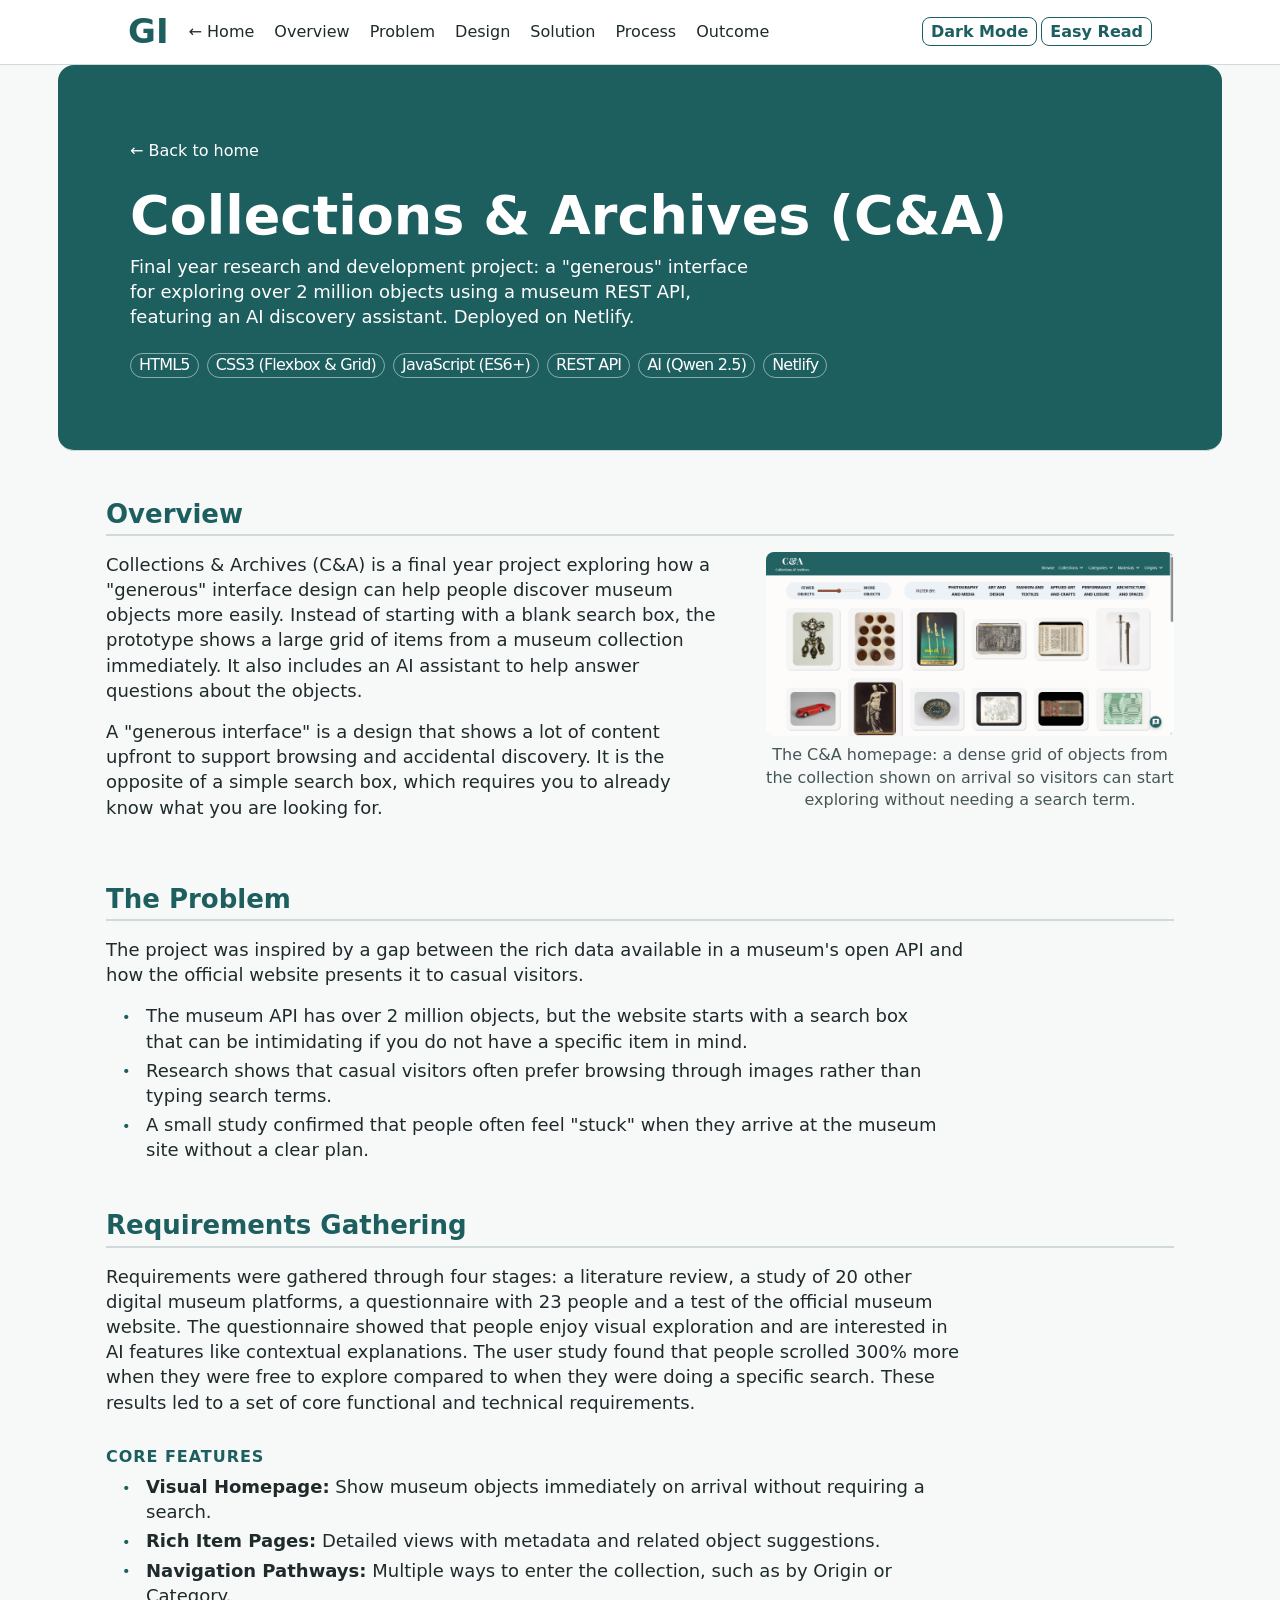
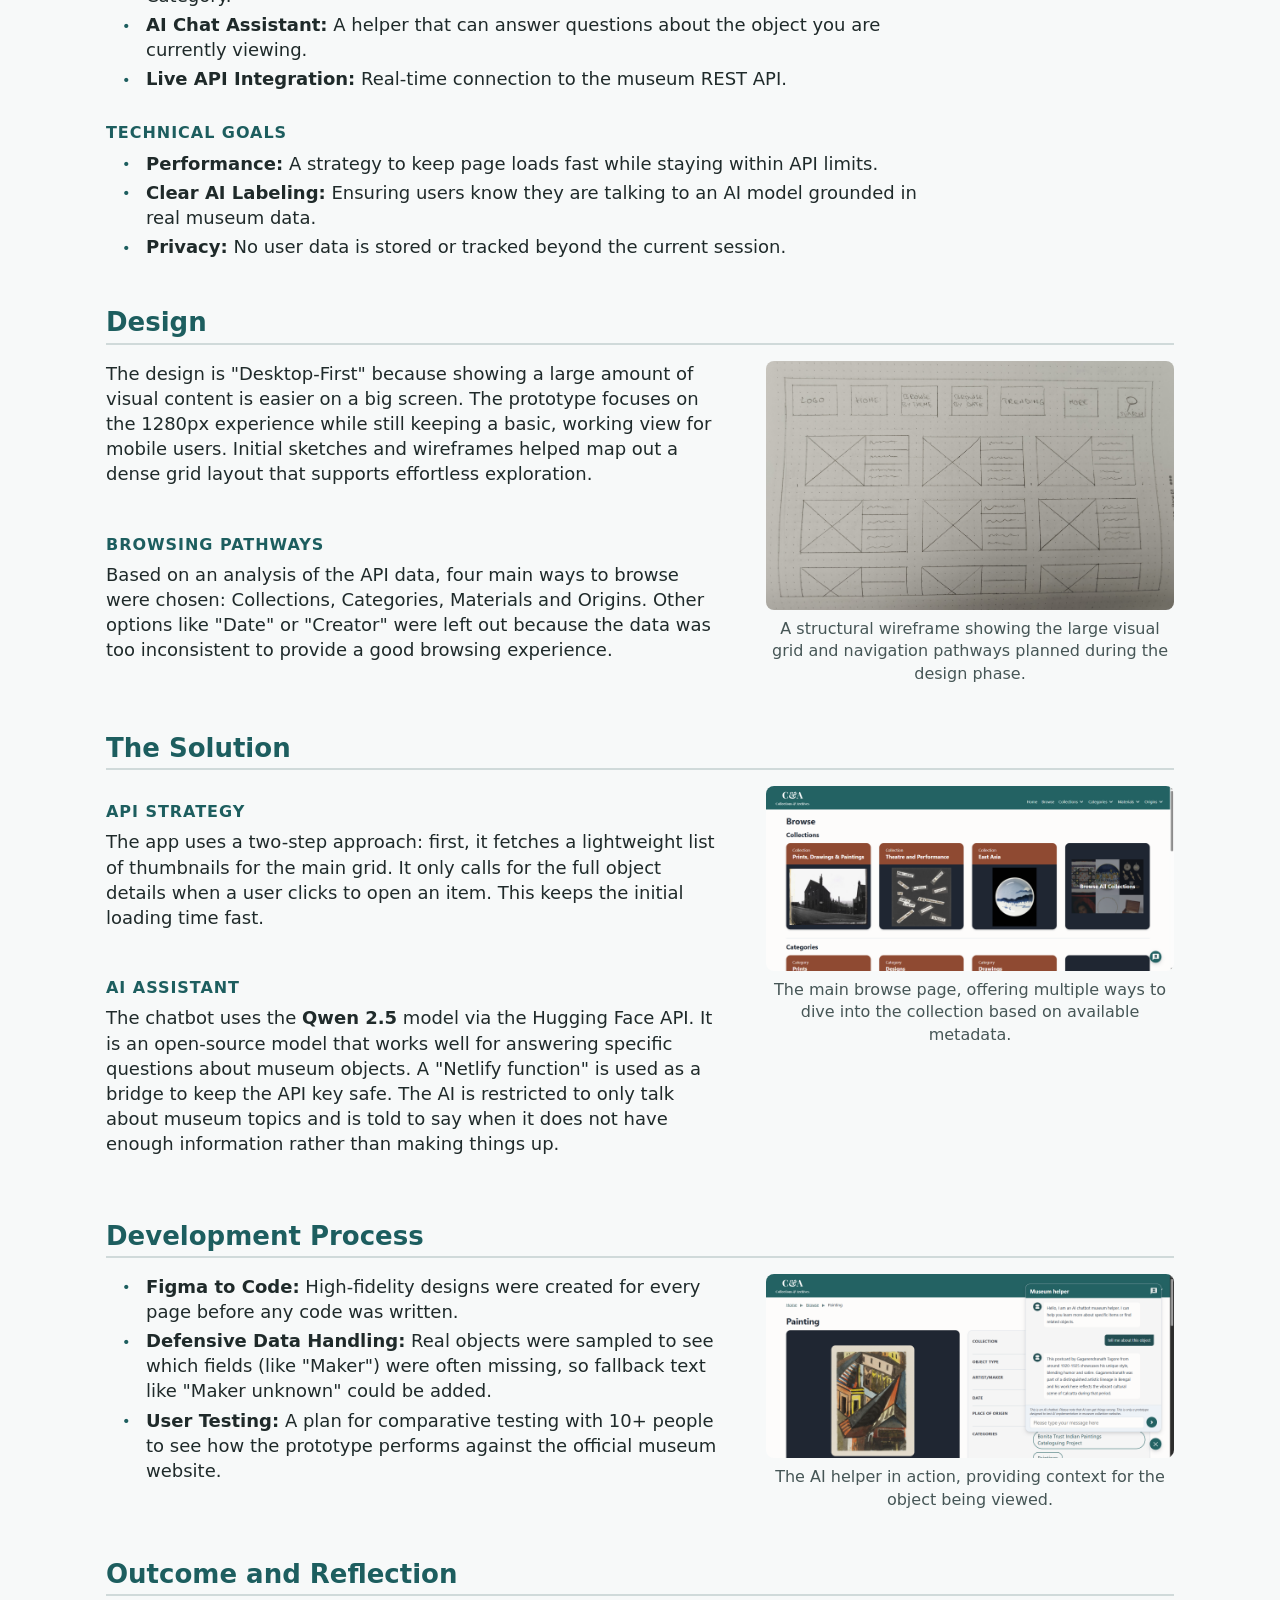
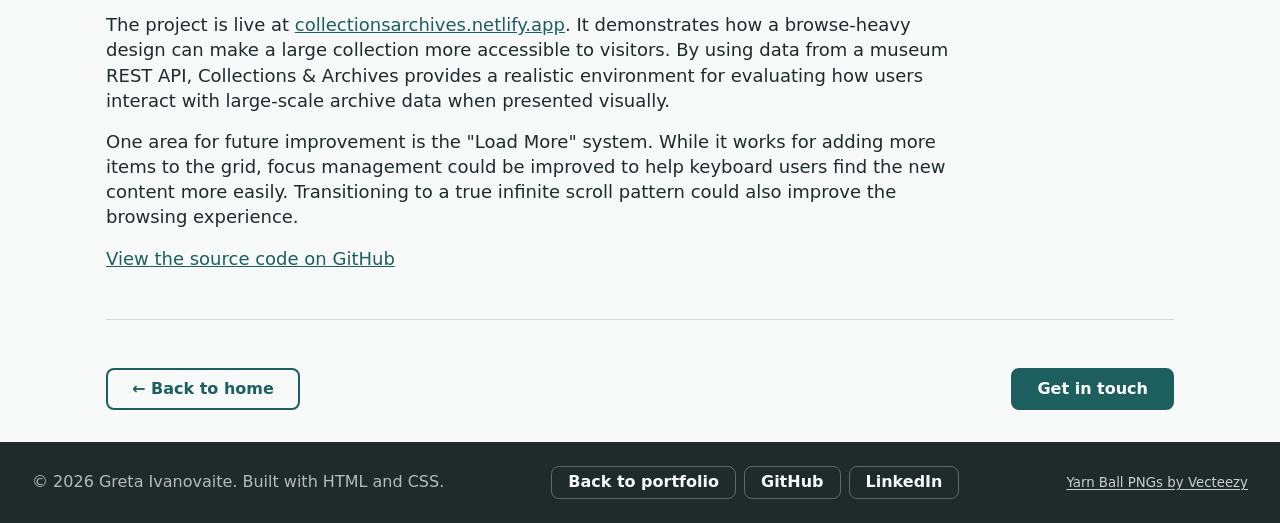
==== commit bfcf9f52: "Last content amends" ====
--- a/projects/ca-interface.html
+++ b/projects/ca-interface.html
@@ -3,7 +3,7 @@
 <head>
     <meta charset="UTF-8">
     <meta name="viewport" content="width=device-width, initial-scale=1.0">
-    <meta name="description" content="Case study: Collections & Archives (C&A), a generous interface utilizing the V&A Collections API with an AI-powered museum helper. Final year research and development project by Greta Ivanovaite.">
+    <meta name="description" content="Case study: Collections & Archives (C&A), a generous interface using the V&A Collections API with an AI museum helper. Final year research and development project by Greta Ivanovaite.">
     <title>Collections & Archives (C&A), Greta Ivanovaite</title>
     <link rel="stylesheet" href="../css/styles.css">
     <link rel="stylesheet" href="../css/layout.css">
@@ -81,7 +81,7 @@
 
             <section aria-labelledby="requirements-heading">
                 <h2 id="requirements-heading">Requirements Gathering</h2>
-                <p>Requirements were gathered through four stages: a literature review, a study of 20 other digital museum platforms, a questionnaire with 23 people, and a test of the official museum website. The questionnaire showed that people enjoy visual exploration and are interested in AI features like contextual explanations. The user study found that people scrolled 300% more when they were free to explore compared to when they were doing a specific search. These results led to a set of core functional and technical requirements.</p>
+                <p>Requirements were gathered through four stages: a literature review, a study of 20 other digital museum platforms, a questionnaire with 23 people and a test of the official museum website. The questionnaire showed that people enjoy visual exploration and are interested in AI features like contextual explanations. The user study found that people scrolled 300% more when they were free to explore compared to when they were doing a specific search. These results led to a set of core functional and technical requirements.</p>
 
                 <h3>Core Features</h3>
                 <ul role="list">
@@ -94,7 +94,7 @@
 
                 <h3>Technical Goals</h3>
                 <ul role="list">
-                    <li><strong>Performance:</strong> An optimized strategy to keep page loads fast while staying within API limits.</li>
+                    <li><strong>Performance:</strong> A strategy to keep page loads fast while staying within API limits.</li>
                     <li><strong>Clear AI Labeling:</strong> Ensuring users know they are talking to an AI model grounded in real museum data.</li>
                     <li><strong>Privacy:</strong> No user data is stored or tracked beyond the current session.</li>
                 </ul>
@@ -108,7 +108,7 @@
                     <figcaption>A structural wireframe showing the large visual grid and navigation pathways planned during the design phase.</figcaption>
                 </figure>
                 <h3>Browsing Pathways</h3>
-                <p>Based on an analysis of the API data, four main ways to browse were chosen: Collections, Categories, Materials, and Origins. Other options like "Date" or "Creator" were left out because the data was too inconsistent to provide a good browsing experience.</p>
+                <p>Based on an analysis of the API data, four main ways to browse were chosen: Collections, Categories, Materials and Origins. Other options like "Date" or "Creator" were left out because the data was too inconsistent to provide a good browsing experience.</p>
             </section>
 
             <section aria-labelledby="solution-heading">
@@ -139,8 +139,8 @@
 
             <section aria-labelledby="outcome-heading">
                 <h2 id="outcome-heading">Outcome and Reflection</h2>
-                <p>The project is live at <a href="https://collectionsarchives.netlify.app/" target="_blank" rel="noopener noreferrer">collectionsarchives.netlify.app</a>. It successfully demonstrates how a browse-heavy design can make a massive museum collection feel more accessible to everyone. By using data from a museum REST API, Collections & Archives provides a realistic environment for evaluating how users interact with large-scale archive data when presented visually.</p>
-                <p>One area for future improvement is the "Load More" system. While it works for adding more items to the grid, focus management could be improved to help keyboard users find the new content more easily. Transitioning to a true infinite scroll pattern could also make the exploration feel even more seamless.</p>
+                <p>The project is live at <a href="https://collectionsarchives.netlify.app/" target="_blank" rel="noopener noreferrer">collectionsarchives.netlify.app</a>. It demonstrates how a browse-heavy design can make a large collection more accessible to visitors. By using data from a museum REST API, Collections & Archives provides a realistic environment for evaluating how users interact with large-scale archive data when presented visually.</p>
+                <p>One area for future improvement is the "Load More" system. While it works for adding more items to the grid, focus management could be improved to help keyboard users find the new content more easily. Transitioning to a true infinite scroll pattern could also improve the browsing experience.</p>
                 <p><a href="https://github.com/GretaIvanovaite/V-A_Museum_Collections_API_build" target="_blank" rel="noopener noreferrer">View the source code on GitHub</a></p>
             </section>
 
